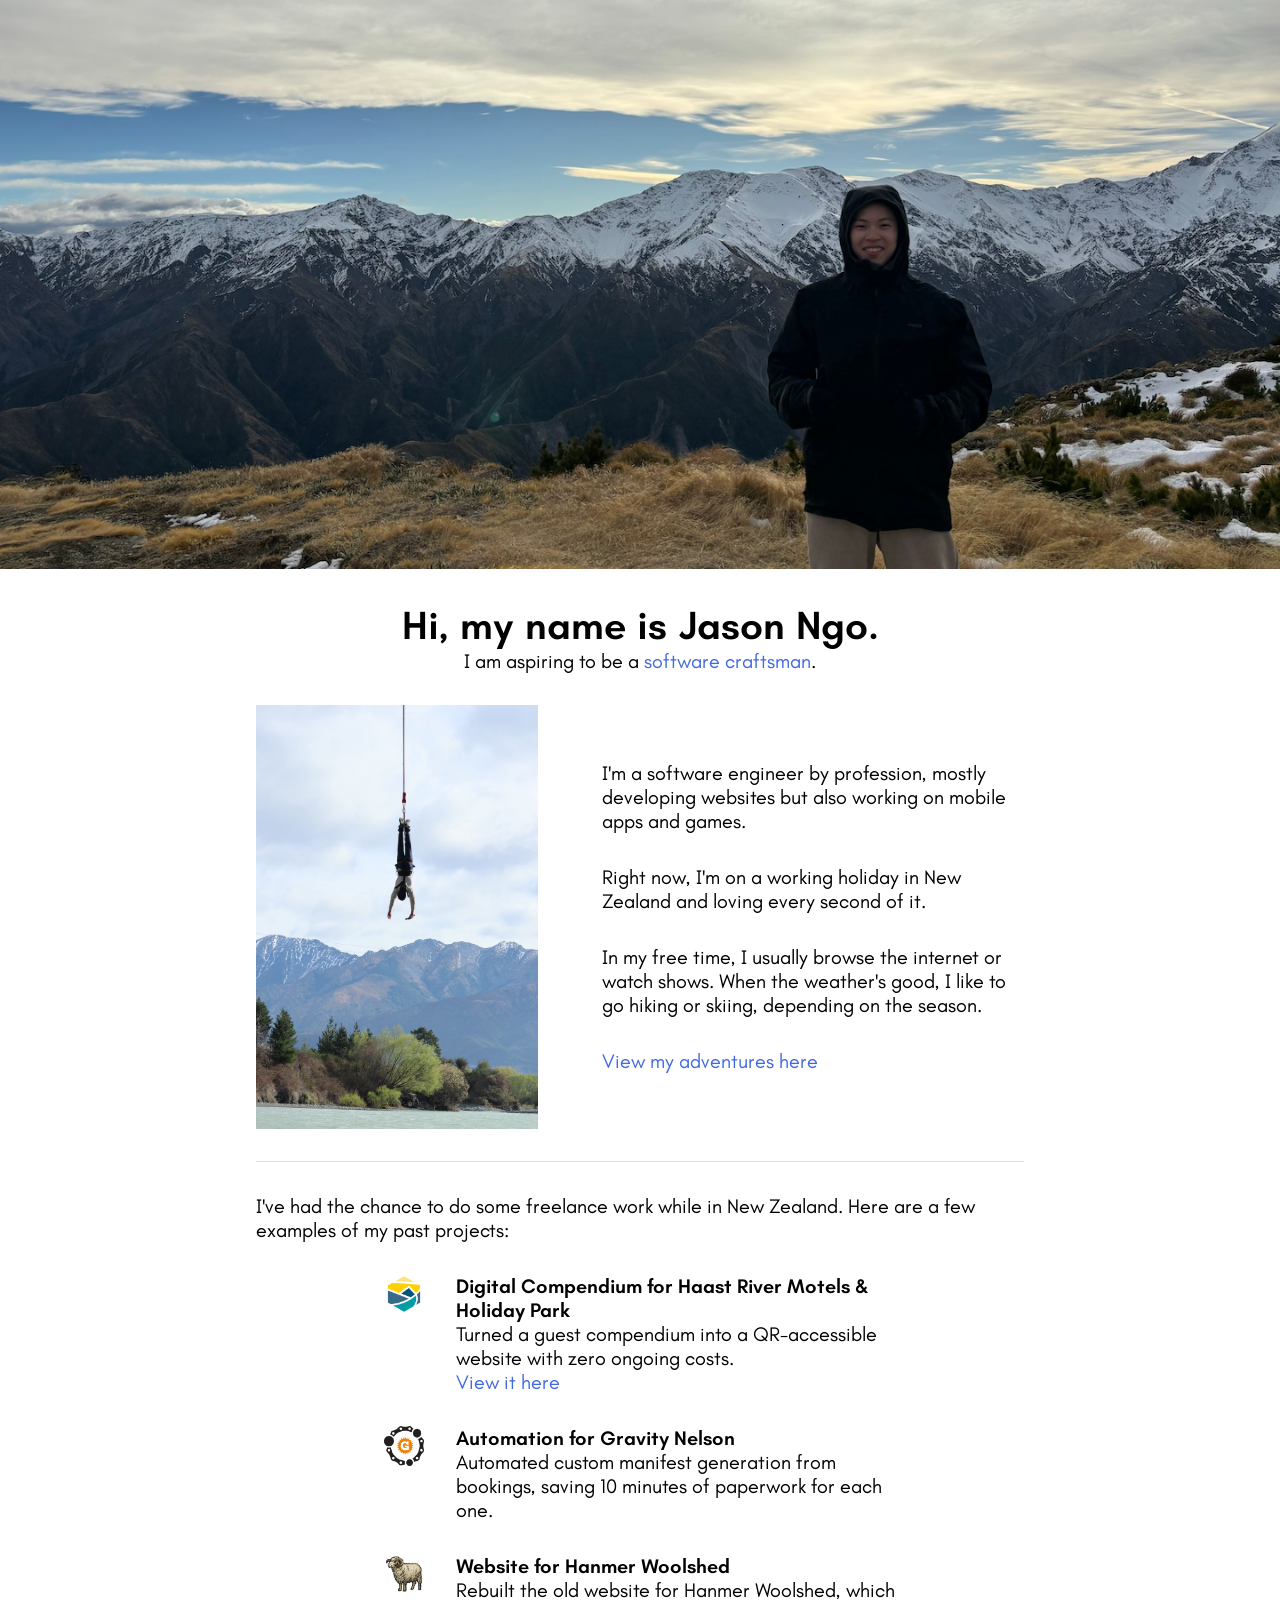
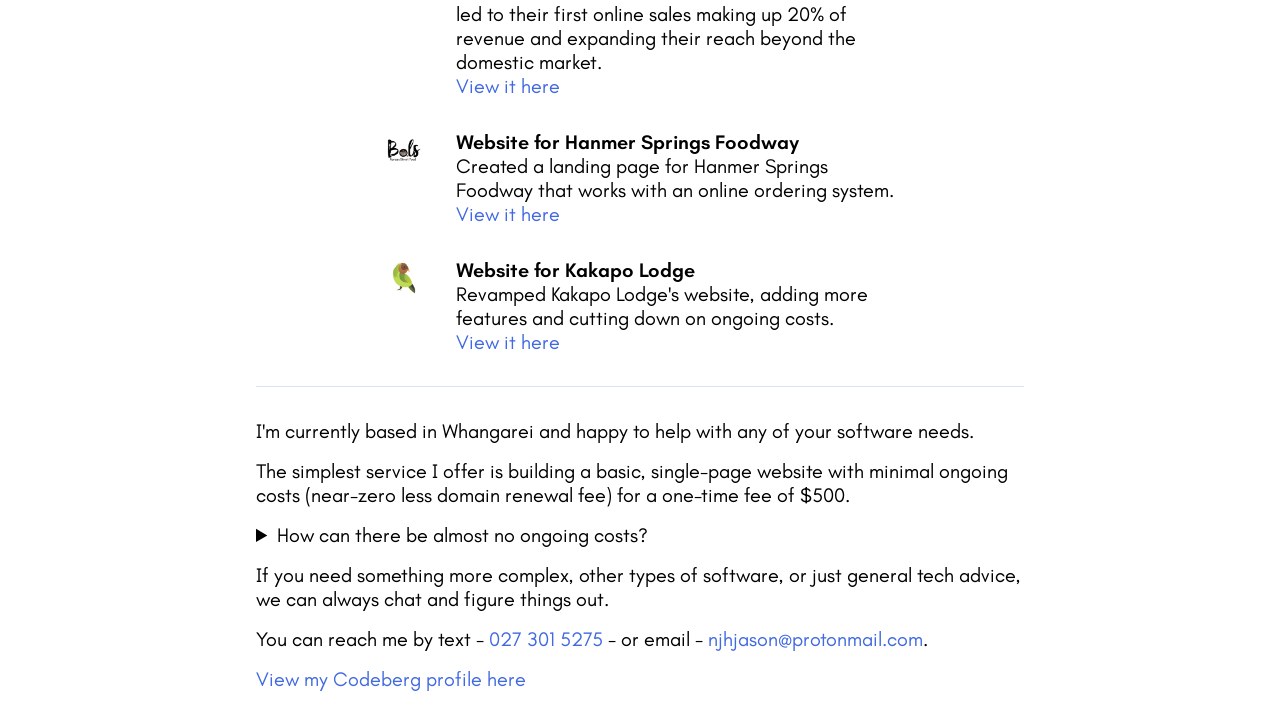
==== index.html @ 41855e59 "Use section tag for sections" ====
<!DOCTYPE html>

<html>
  <meta charset="utf-8" />
  <meta name="viewport" content="width=device-width, initial-scale=1.0" />
  <head>
    <title>Jason Ngo</title>
    <link rel="icon" href="./favicon.ico" />
    <link rel="stylesheet" type="text/css" href="./styles.css" />
  </head>

  <body>
    <div id="banner">
      <img
        class="desktop-image banner-image"
        src="./images/banner_desktop.avif"
        alt="Mount Fyffe Summit, Kaikoura"
      />

      <img
        class="mobile-image banner-image"
        src="./images/banner_mobile.avif"
        alt="Mount Fyffe Summit, Kaikoura"
      />
    </div>

    <main id="content">
      <hgroup id="introduction">
        <h1 id="greeting">Hi, my name is Jason Ngo.</h1>
        <p id="tagline">
          I am aspiring to be a
          <a target="_blank" href="https://manifesto.softwarecraftsmanship.org/"
            >software craftsman</a
          >.
        </p>
      </hgroup>

      <section id="overview-section">
        <div class="overview-image">
          <img
            loading="lazy"
            class="desktop-image"
            src="./images/overview_desktop.avif"
            alt="bungee jump, Hanmer Springs"
          />

          <img
            loading="lazy"
            class="mobile-image"
            src="./images/overview_mobile.avif"
            alt="bungee jump, Hanmer Springs"
          />
        </div>

        <div id="overview-text">
          <p>
            I'm a software engineer by profession, mostly developing websites
            but also working on mobile apps and games.
          </p>

          <p>
            Right now, I'm on a working holiday in New Zealand and loving every
            second of it.
          </p>

          <p>
            In my free time, I usually browse the internet or watch shows. When
            the weather's good, I like to go hiking or skiing, depending on the
            season.
          </p>

          <p>
            <a target="_blank" href="https://nz.njhjason.com/">
              View my adventures here
            </a>
          </p>
        </div>
      </section>

      <div class="divider"></div>

      <section id="projects-section">
        <p>
          I've had the chance to do some freelance work while in New Zealand.
          Here are a few examples of my past projects:
        </p>

        <div id="projects">
          <div class="project">
            <img
              loading="lazy"
              class="project-logo"
              src="./images/projects/haast_logo.png"
              alt="Haast River Motels & Holiday Park logo"
            />
            <div>
              <h4>Digital Compendium for Haast River Motels & Holiday Park</h4>
              <p>
                Turned a guest compendium into a QR-accessible website with zero
                ongoing costs.
              </p>
              <a
                target="_blank"
                href="https://haastrivermotels.github.io/compendium/"
              >
                View it here
              </a>
            </div>
          </div>

          <div class="project">
            <img
              loading="lazy"
              class="project-logo"
              src="./images/projects/gravity_nelson_logo.png"
              alt="Gravity Nelson logo"
            />
            <div>
              <h4>Automation for Gravity Nelson</h4>
              <p>
                Automated custom manifest generation from bookings, saving 10
                minutes of paperwork for each one.
              </p>
            </div>
          </div>

          <div class="project">
            <img
              loading="lazy"
              class="project-logo"
              src="./images/projects/hanmer_woolshed_logo.png"
              alt="Hanmer Woolshed logo"
            />
            <div>
              <h4>Website for Hanmer Woolshed</h4>
              <p>
                Rebuilt the old website for Hanmer Woolshed, which led to their
                first online sales making up 20% of revenue and expanding their
                reach beyond the domestic market.
              </p>
              <a target="_blank" href="https://hanmerwoolshed.co.nz/">
                View it here
              </a>
            </div>
          </div>

          <div class="project">
            <img
              loading="lazy"
              class="project-logo"
              src="./images/projects/hanmer_springs_foodway_logo.png"
              alt="Hanmer Springs Foodway logo"
            />
            <div>
              <h4>Website for Hanmer Springs Foodway</h4>
              <p>
                Created a landing page for Hanmer Springs Foodway that works
                with an online ordering system.
              </p>
              <a target="_blank" href="https://hanmerfoodway.co.nz/">
                View it here
              </a>
            </div>
          </div>

          <div class="project">
            <img
              loading="lazy"
              class="project-logo"
              src="./images/projects/kakapo_lodge_logo.png"
              alt="Kakapo Lodge logo"
            />
            <div>
              <h4>Website for Kakapo Lodge</h4>
              <p>
                Revamped Kakapo Lodge's website, adding more features and
                cutting down on ongoing costs.
              </p>
              <a target="_blank" href="https://www.kakapolodge.co.nz/">
                View it here
              </a>
            </div>
          </div>
        </div>
      </section>

      <div class="divider"></div>

      <section id="services-section">
        <p>
          I'm currently based in Whangarei and happy to help with any of your
          software needs.
        </p>

        <p>
          The simplest service I offer is building a basic, single-page website
          with minimal ongoing costs (near-zero less domain renewal fee) for a
          one-time fee of $500.
        </p>

        <details>
          <summary>How can there be almost no ongoing costs?</summary>
          <p>
            It's possible by choosing the right platform for hosting your
            website. I can help set up the accounts you'll need so that
            afterwards, you'll be able to make changes to the site yourself.
            <i>This means you'll fully own your own website.</i>
          </p>
        </details>

        <p>
          If you need something more complex, other types of software, or just
          general tech advice, we can always chat and figure things out.
        </p>

        <address>
          You can reach me by text -
          <a href="tel:027 301 5275">027 301 5275</a> - or email -
          <a href="mailto:njhjason@protonmail.com">njhjason@protonmail.com</a>.
        </address>

        <p>
          <a target="_blank" href="https://codeberg.org/jasonngo">
            View my Codeberg profile here
          </a>
        </p>
      </section>
    </main>

    <!-- 100% privacy-first analytics -->
    <script
      async
      defer
      src="https://scripts.simpleanalyticscdn.com/latest.js"
    ></script>
    <noscript
      ><img
        src="https://queue.simpleanalyticscdn.com/noscript.gif"
        alt=""
        referrerpolicy="no-referrer-when-downgrade"
    /></noscript>
  </body>
</html>
---- styles.css ----
/* start of declaration of font family */

@font-face {
  font-family: "Teachers";
  src: url("./fonts/Teachers.ttf");
}

/* end of declaration of font family */

/* start of declaration of variables */

:root {
  --primary-color: black;
  --secondary-color: royalblue;
  --tertiary-color: darkorange;
  --shadow-color: #4169e132;
}

/* end of declaration of variables */

/* start of global styles */

body,
ul,
h1,
h2,
h3,
h4,
h5,
h6,
p {
  margin: 0;
}

body {
  font-size: 20px;
  font-family: Arial, Helvetica, sans-serif; /* fallback */
  color: var(--primary-color);
  background-color: white;

  @media (width < 768px) {
    font-size: 17px;
  }
}

a {
  color: var(--secondary-color);
  text-decoration: none;

  &:hover {
    color: var(--tertiary-color);
    text-decoration: underline;
  }
}

address {
  font-style: normal;
}

img {
  max-width: 100%;
  display: block;
}

ul {
  padding: 0;
}

h1,
h2,
h3,
h4,
h5,
h6 {
  font-weight: 600;
}

/* end of global styles */

/* start of common styles */

.desktop-image {
  @media (width < 768px) {
    display: none;
  }
}

.mobile-image {
  @media (width >= 768px) {
    display: none;
  }
}

.divider {
  border-top: 1px solid var(--shadow-color);
}

/* end of common styles */

.banner-image {
  width: 100%;
}

#content {
  font-family: Teachers;

  display: flex;
  flex-direction: column;

  @media (width >= 768px) {
    gap: 32px;
    margin: 32px 256px;
  }

  @media (width < 768px) {
    gap: 16px;
    margin: 16px 32px;
  }
}

#introduction {
  text-align: center;
}

#greeting {
  @media (width < 768px) {
    font-size: 24px;
  }
}

#overview-section {
  display: flex;

  @media (width >= 768px) {
    flex-direction: row;
    gap: 64px;
  }

  @media (width < 768px) {
    flex-direction: column;
    gap: 16px;
  }
}

#overview-text {
  display: flex;
  flex-direction: column;
  justify-content: center;

  @media (width >= 768px) {
    gap: 32px;
  }

  @media (width < 768px) {
    gap: 16px;
  }
}

/* start of projects styles */

#projects-section {
  display: flex;
  flex-direction: column;

  @media (width >= 768px) {
    gap: 32px;
  }

  @media (width < 768px) {
    gap: 16px;
  }
}

#projects {
  display: flex;
  flex-direction: column;

  @media (width >= 768px) {
    gap: 32px;
    margin: 0px 128px;
  }

  @media (width < 768px) {
    gap: 16px;
    margin: 0px;
  }
}

.project {
  display: flex;

  @media (width >= 768px) {
    gap: 32px;
  }

  @media (width < 768px) {
    gap: 16px;
  }
}

.project-logo {
  @media (width >= 768px) {
    width: 40px;
    height: 40px;
  }

  @media (width < 768px) {
    width: 64px;
    height: 64px;
  }
}

/* end of projects styles */

#services-section {
  display: flex;
  flex-direction: column;
  gap: 16px;
}
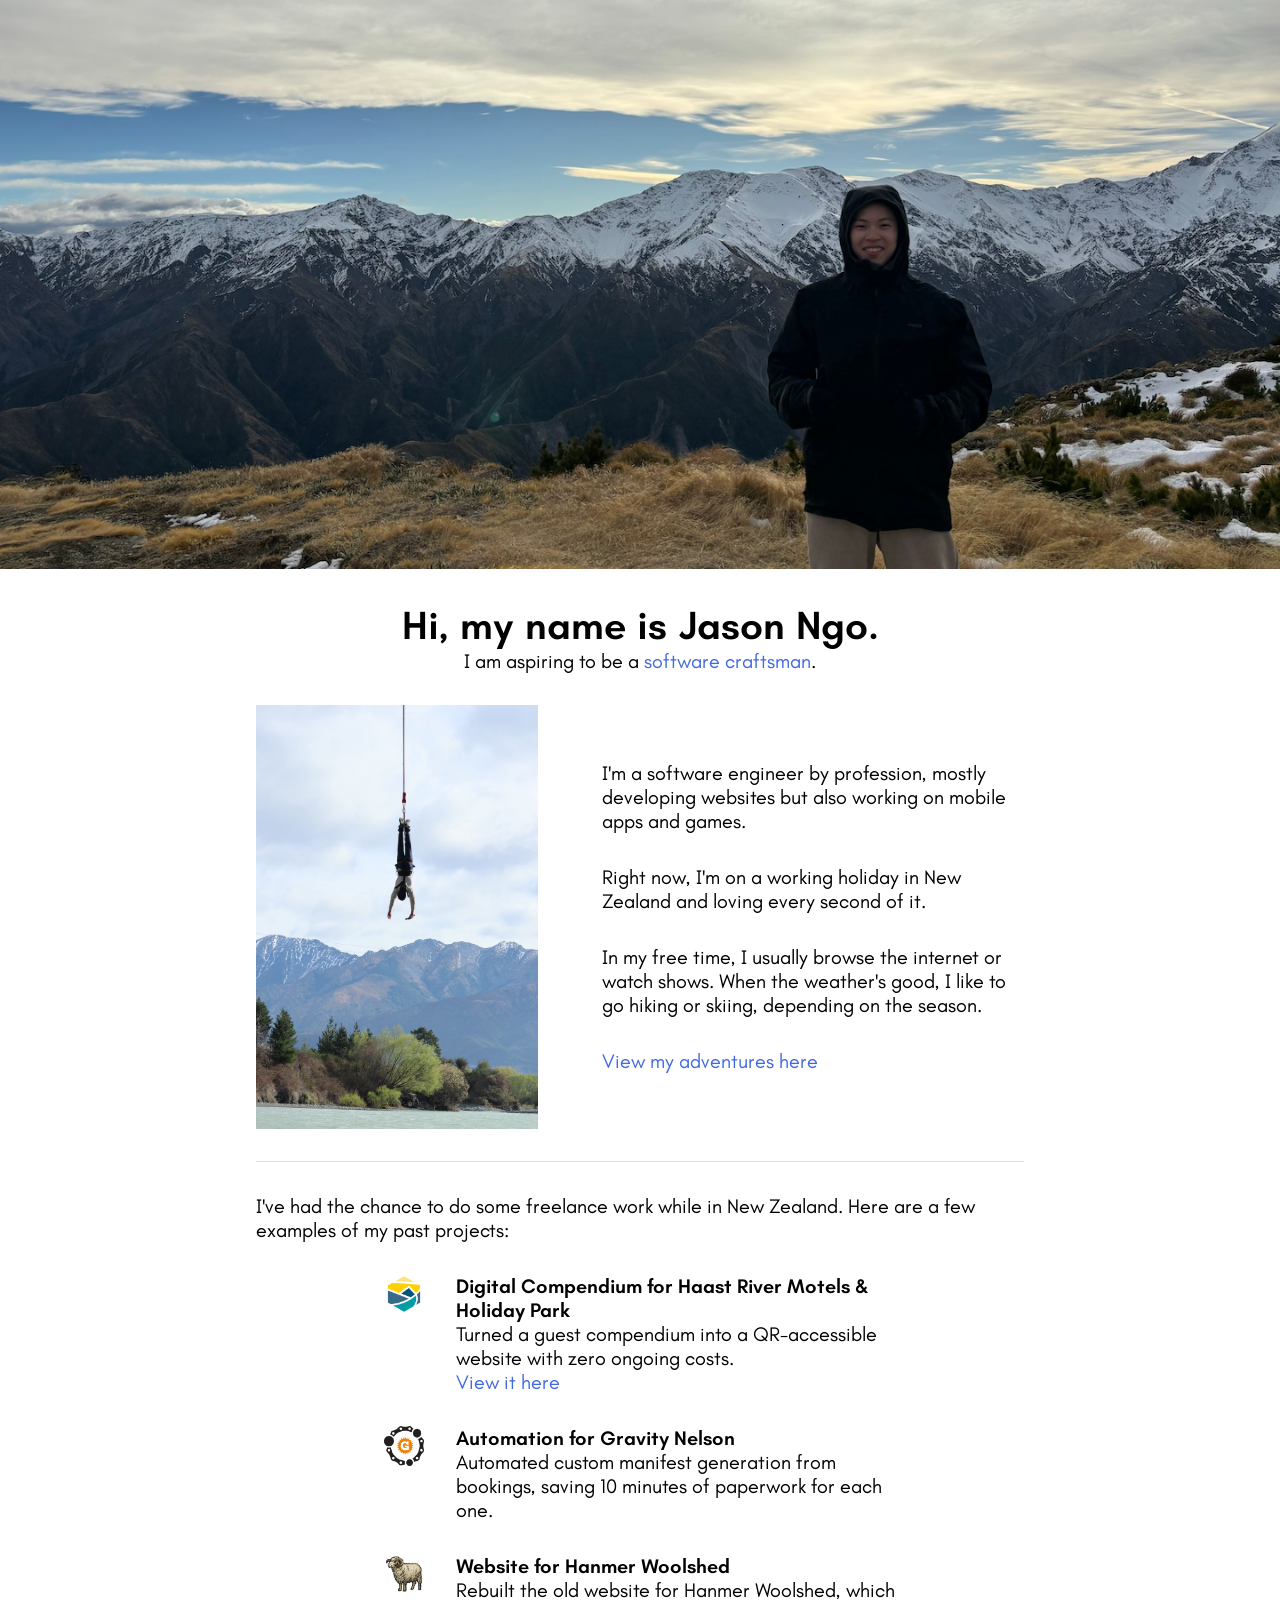
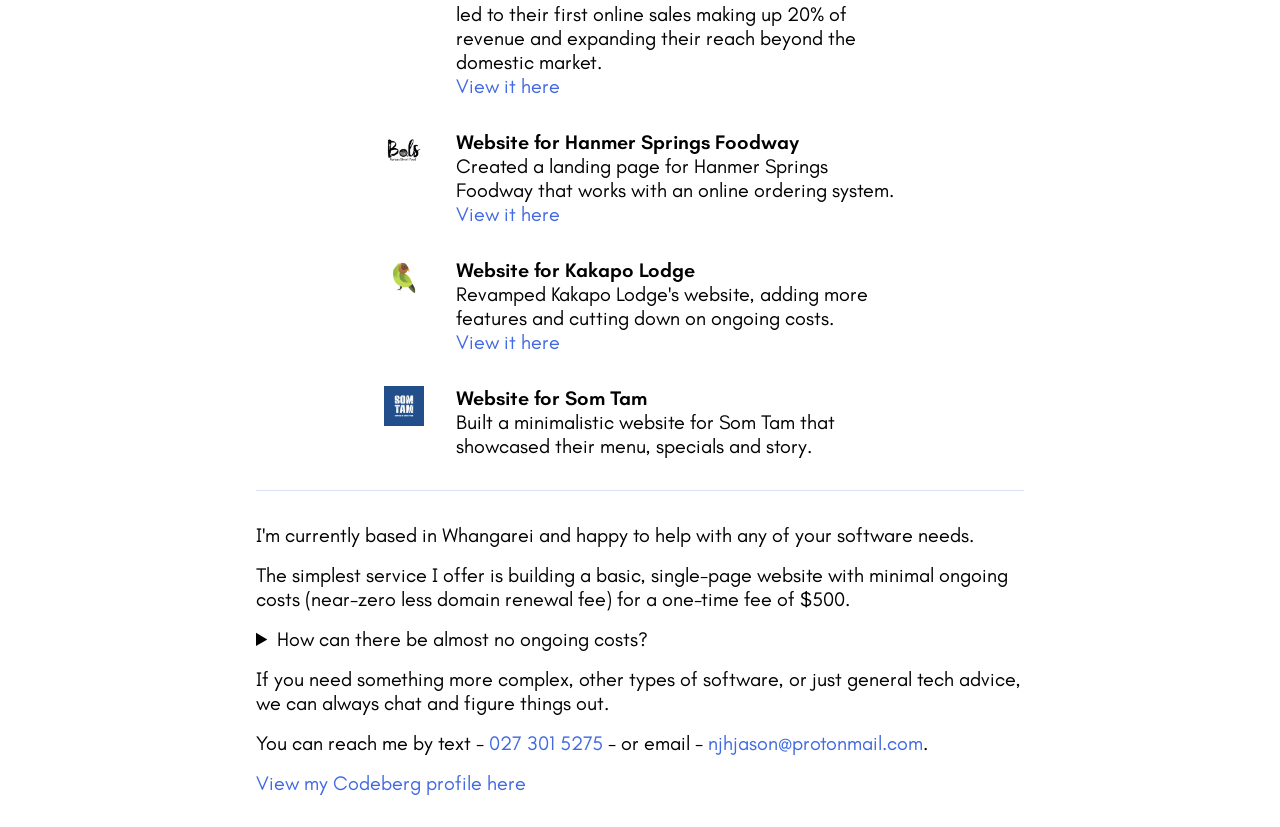
==== commit 6b9ddaa0: "Add Som Tam" ====
--- a/index.html
+++ b/index.html
@@ -179,6 +179,24 @@
               <a target="_blank" href="https://www.kakapolodge.co.nz/">
                 View it here
               </a>
+            </div>
+          </div>
+
+          <div class="project">
+            <img
+              loading="lazy"
+              class="project-logo"
+              src="./images/projects/som_tam_logo.png"
+              alt="Som Tam logo"
+            />
+            <div>
+              <h4>Website for Som Tam</h4>
+              <p>
+                Built a minimalistic website for Som Tam that showcased their menu, specials and story.
+              </p>
+              <!-- <a target="_blank" href="">
+                View it here
+              </a> -->
             </div>
           </div>
         </div>
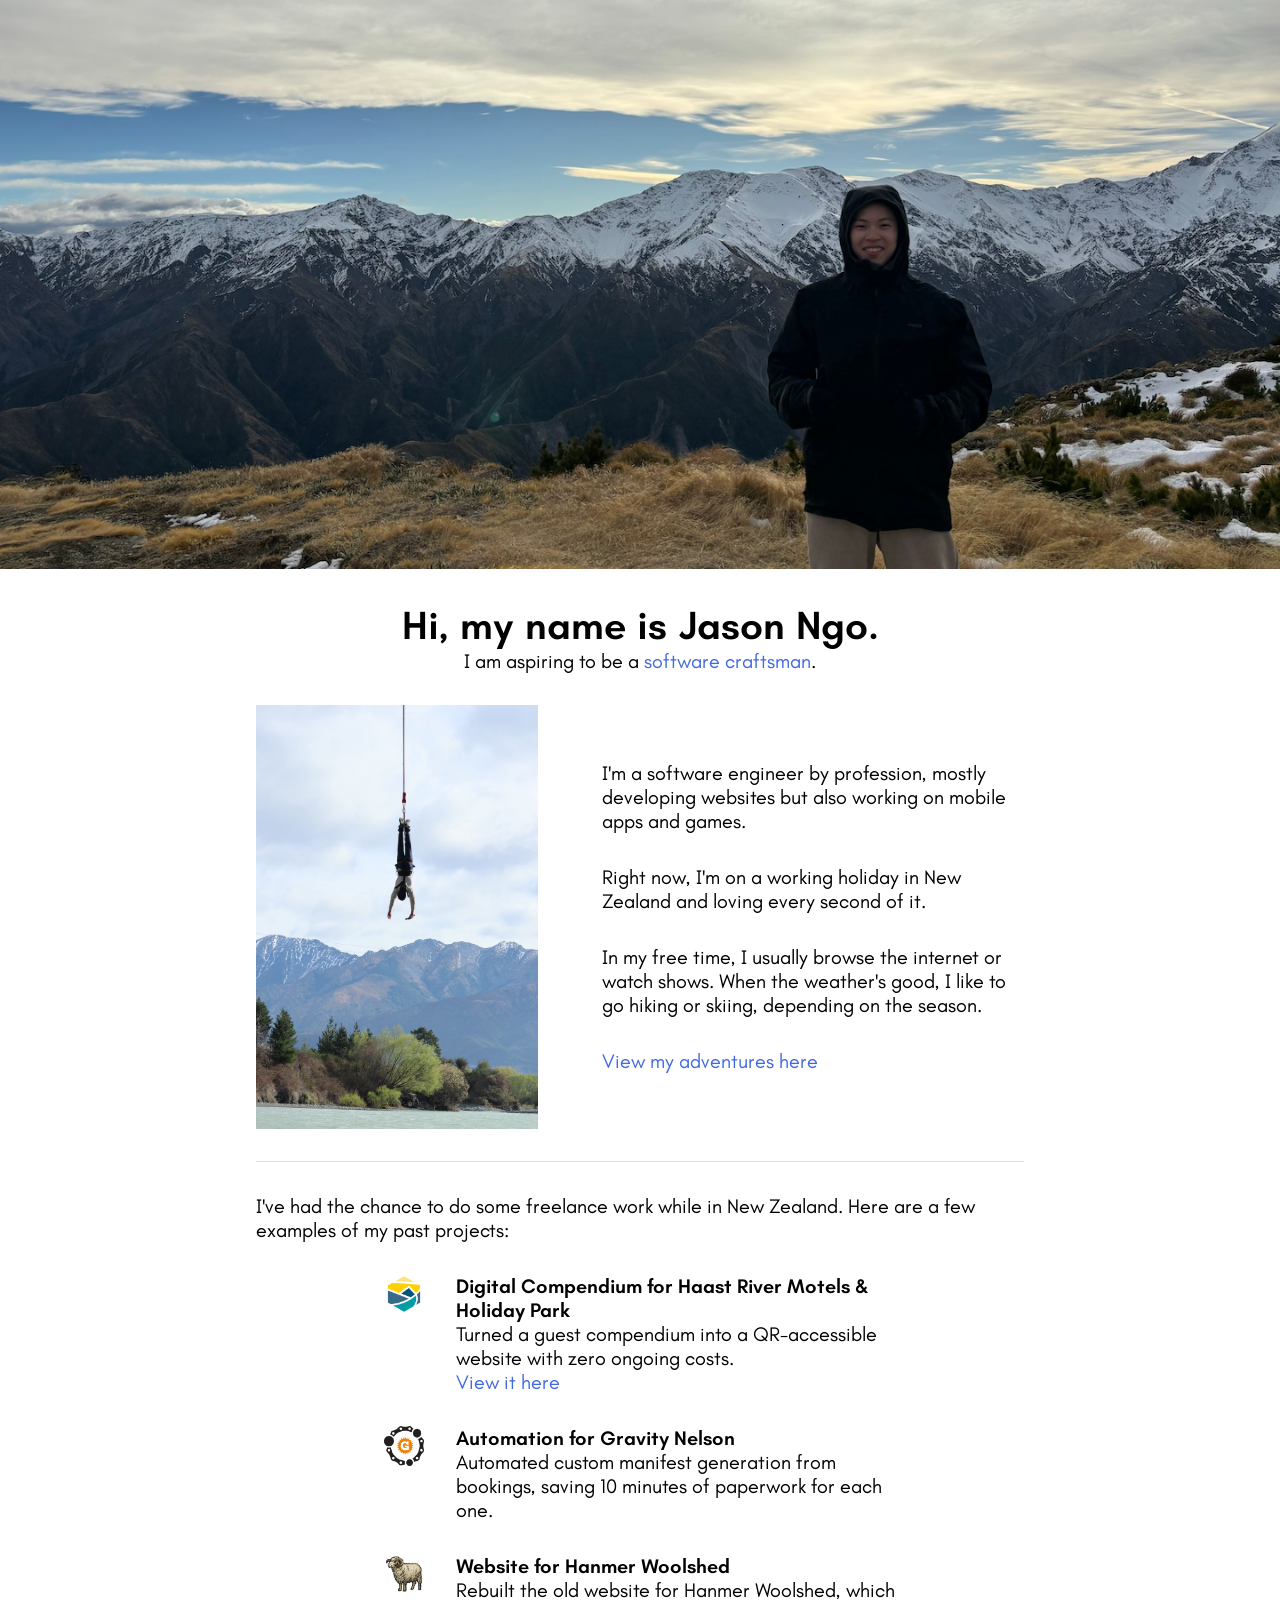
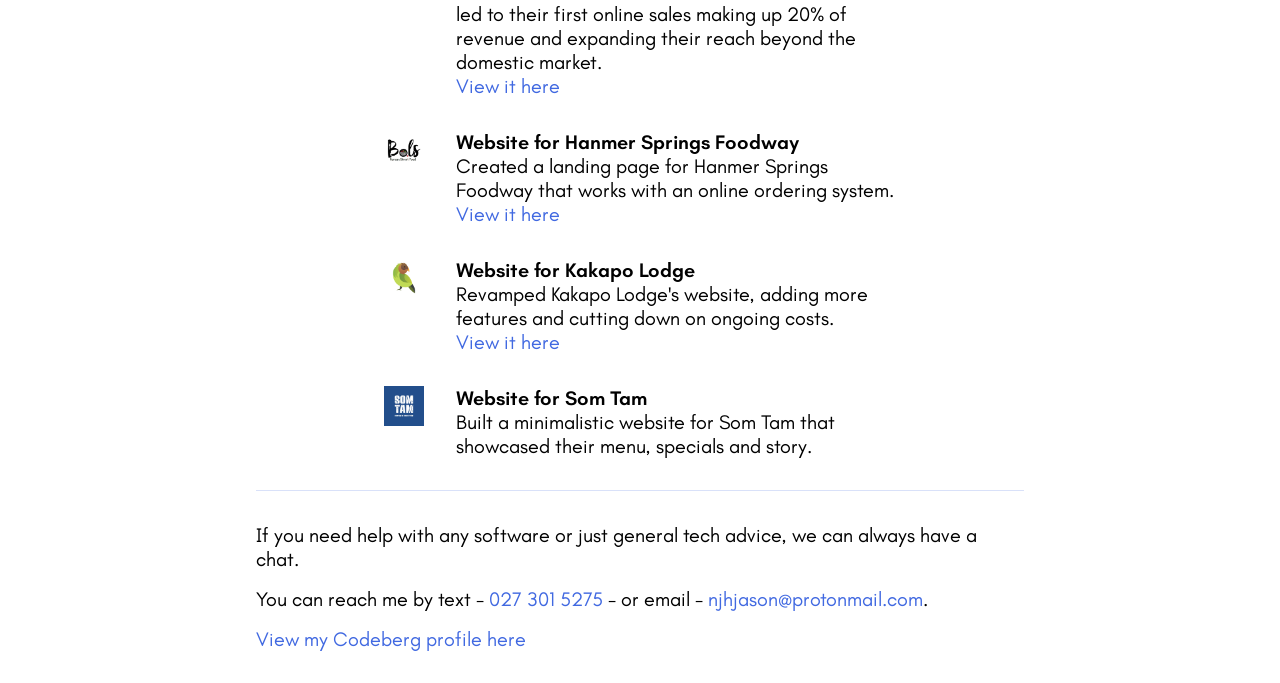
==== commit 27f360ba: "Update services" ====
--- a/index.html
+++ b/index.html
@@ -206,29 +206,8 @@
 
       <section id="services-section">
         <p>
-          I'm currently based in Whangarei and happy to help with any of your
-          software needs.
-        </p>
-
-        <p>
-          The simplest service I offer is building a basic, single-page website
-          with minimal ongoing costs (near-zero less domain renewal fee) for a
-          one-time fee of $500.
-        </p>
-
-        <details>
-          <summary>How can there be almost no ongoing costs?</summary>
-          <p>
-            It's possible by choosing the right platform for hosting your
-            website. I can help set up the accounts you'll need so that
-            afterwards, you'll be able to make changes to the site yourself.
-            <i>This means you'll fully own your own website.</i>
-          </p>
-        </details>
-
-        <p>
-          If you need something more complex, other types of software, or just
-          general tech advice, we can always chat and figure things out.
+          If you need help with any software or just general tech advice, we can
+          always have a chat.
         </p>
 
         <address>
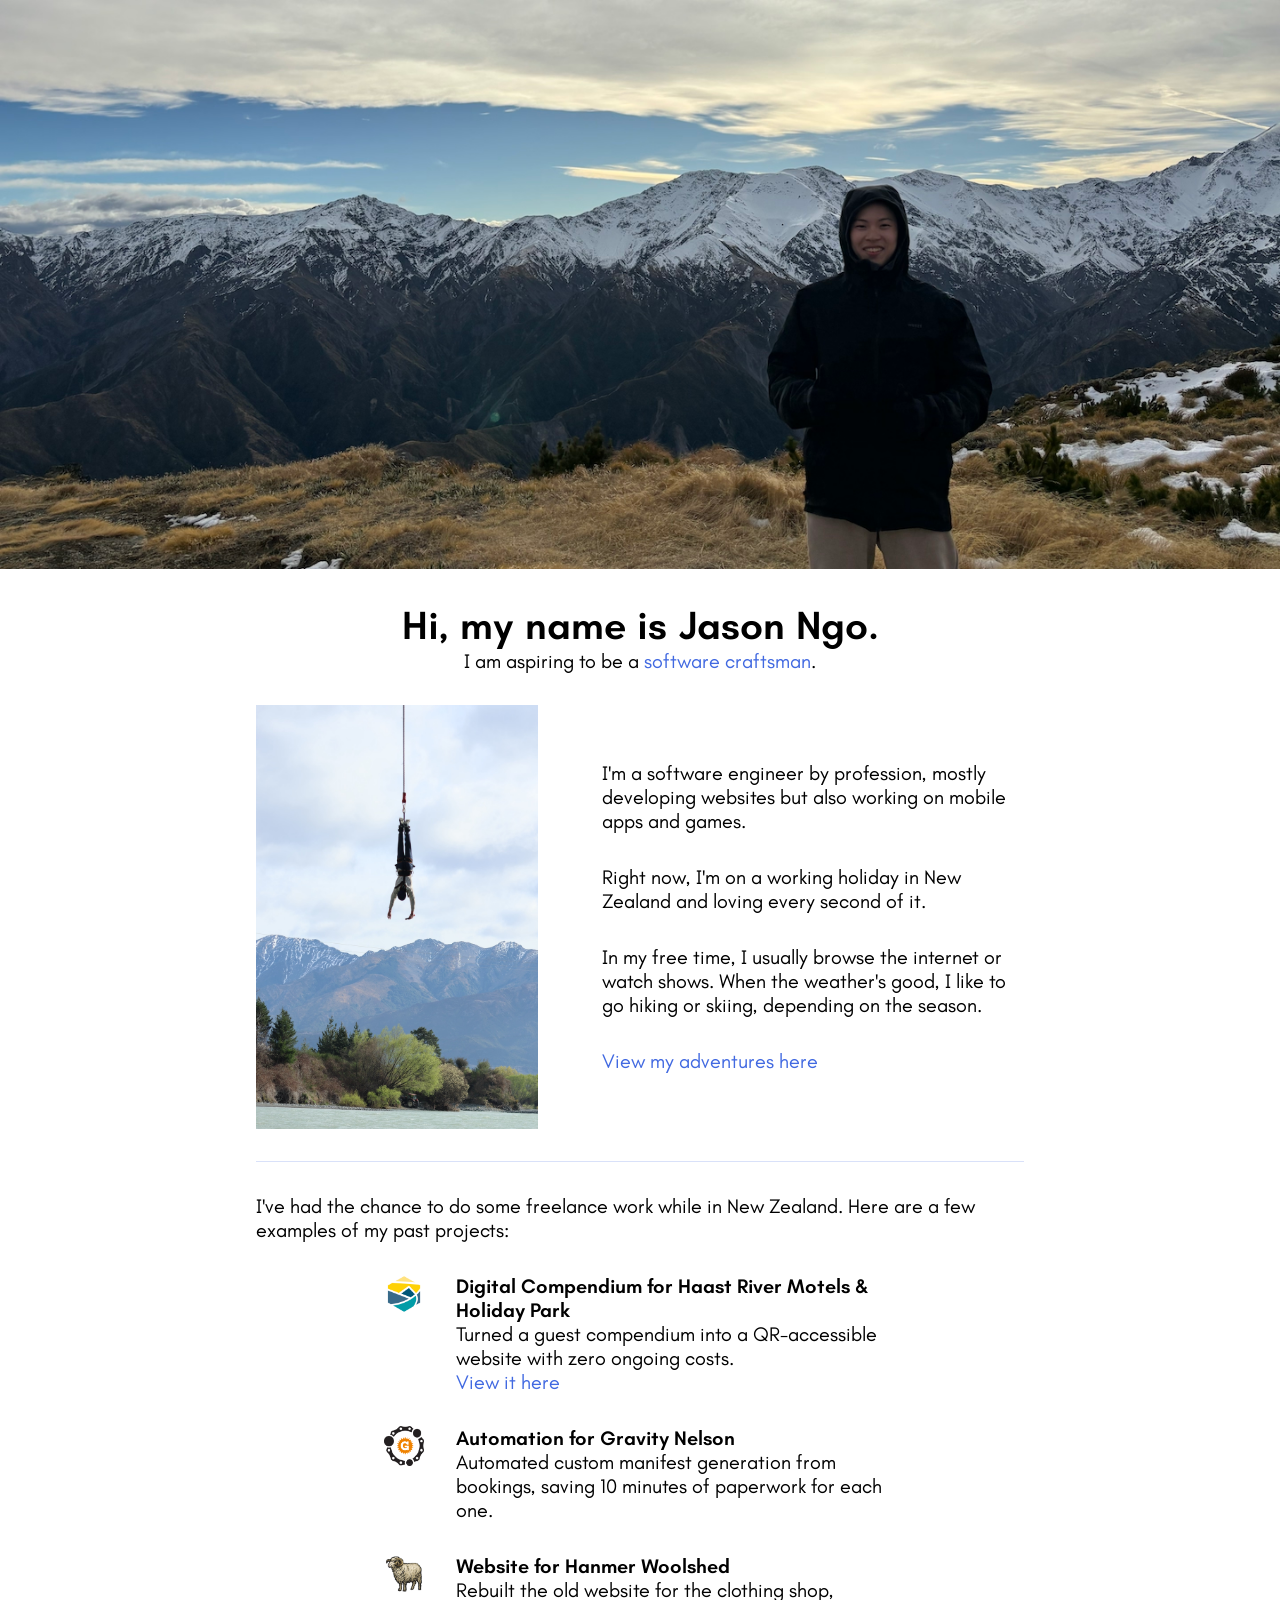
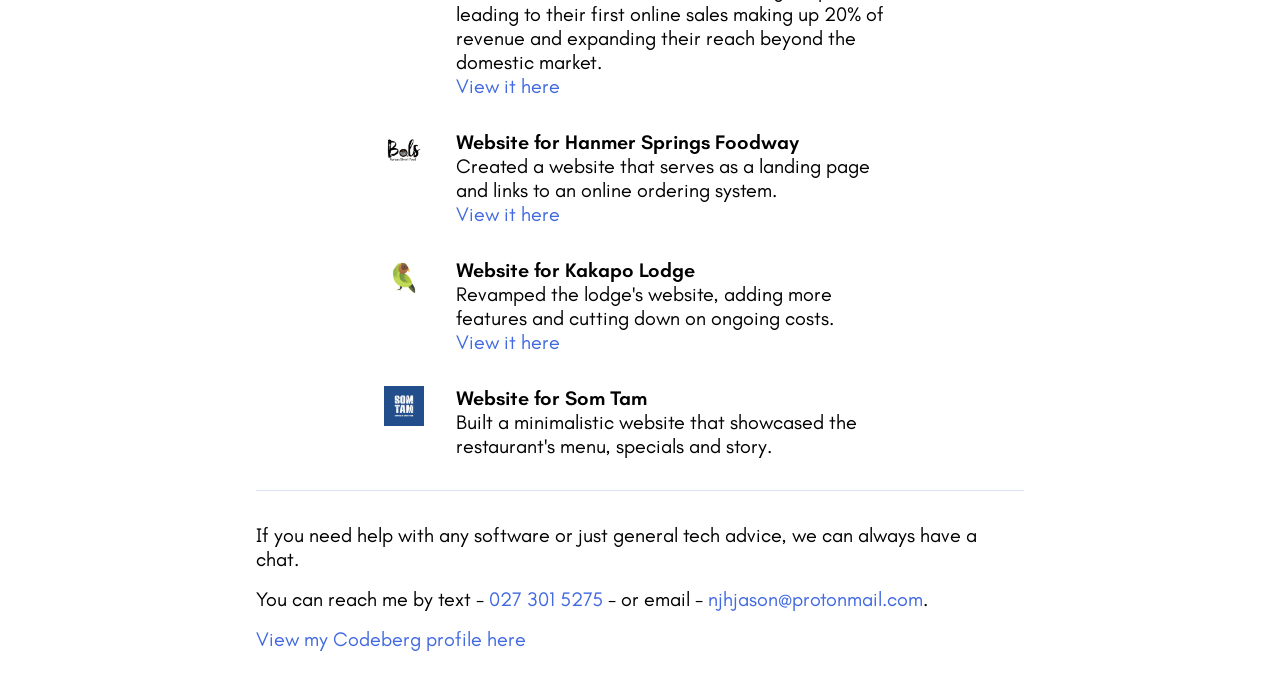
==== commit e5b1a376: "Improve wording for projects" ====
--- a/index.html
+++ b/index.html
@@ -134,7 +134,7 @@
             <div>
               <h4>Website for Hanmer Woolshed</h4>
               <p>
-                Rebuilt the old website for Hanmer Woolshed, which led to their
+                Rebuilt the old website for the clothing shop, leading to their
                 first online sales making up 20% of revenue and expanding their
                 reach beyond the domestic market.
               </p>
@@ -154,8 +154,8 @@
             <div>
               <h4>Website for Hanmer Springs Foodway</h4>
               <p>
-                Created a landing page for Hanmer Springs Foodway that works
-                with an online ordering system.
+                Created a website that serves as a landing page and links to an
+                online ordering system.
               </p>
               <a target="_blank" href="https://hanmerfoodway.co.nz/">
                 View it here
@@ -173,8 +173,8 @@
             <div>
               <h4>Website for Kakapo Lodge</h4>
               <p>
-                Revamped Kakapo Lodge's website, adding more features and
-                cutting down on ongoing costs.
+                Revamped the lodge's website, adding more features and cutting
+                down on ongoing costs.
               </p>
               <a target="_blank" href="https://www.kakapolodge.co.nz/">
                 View it here
@@ -192,7 +192,8 @@
             <div>
               <h4>Website for Som Tam</h4>
               <p>
-                Built a minimalistic website for Som Tam that showcased their menu, specials and story.
+                Built a minimalistic website that showcased the restaurant's
+                menu, specials and story.
               </p>
               <!-- <a target="_blank" href="">
                 View it here
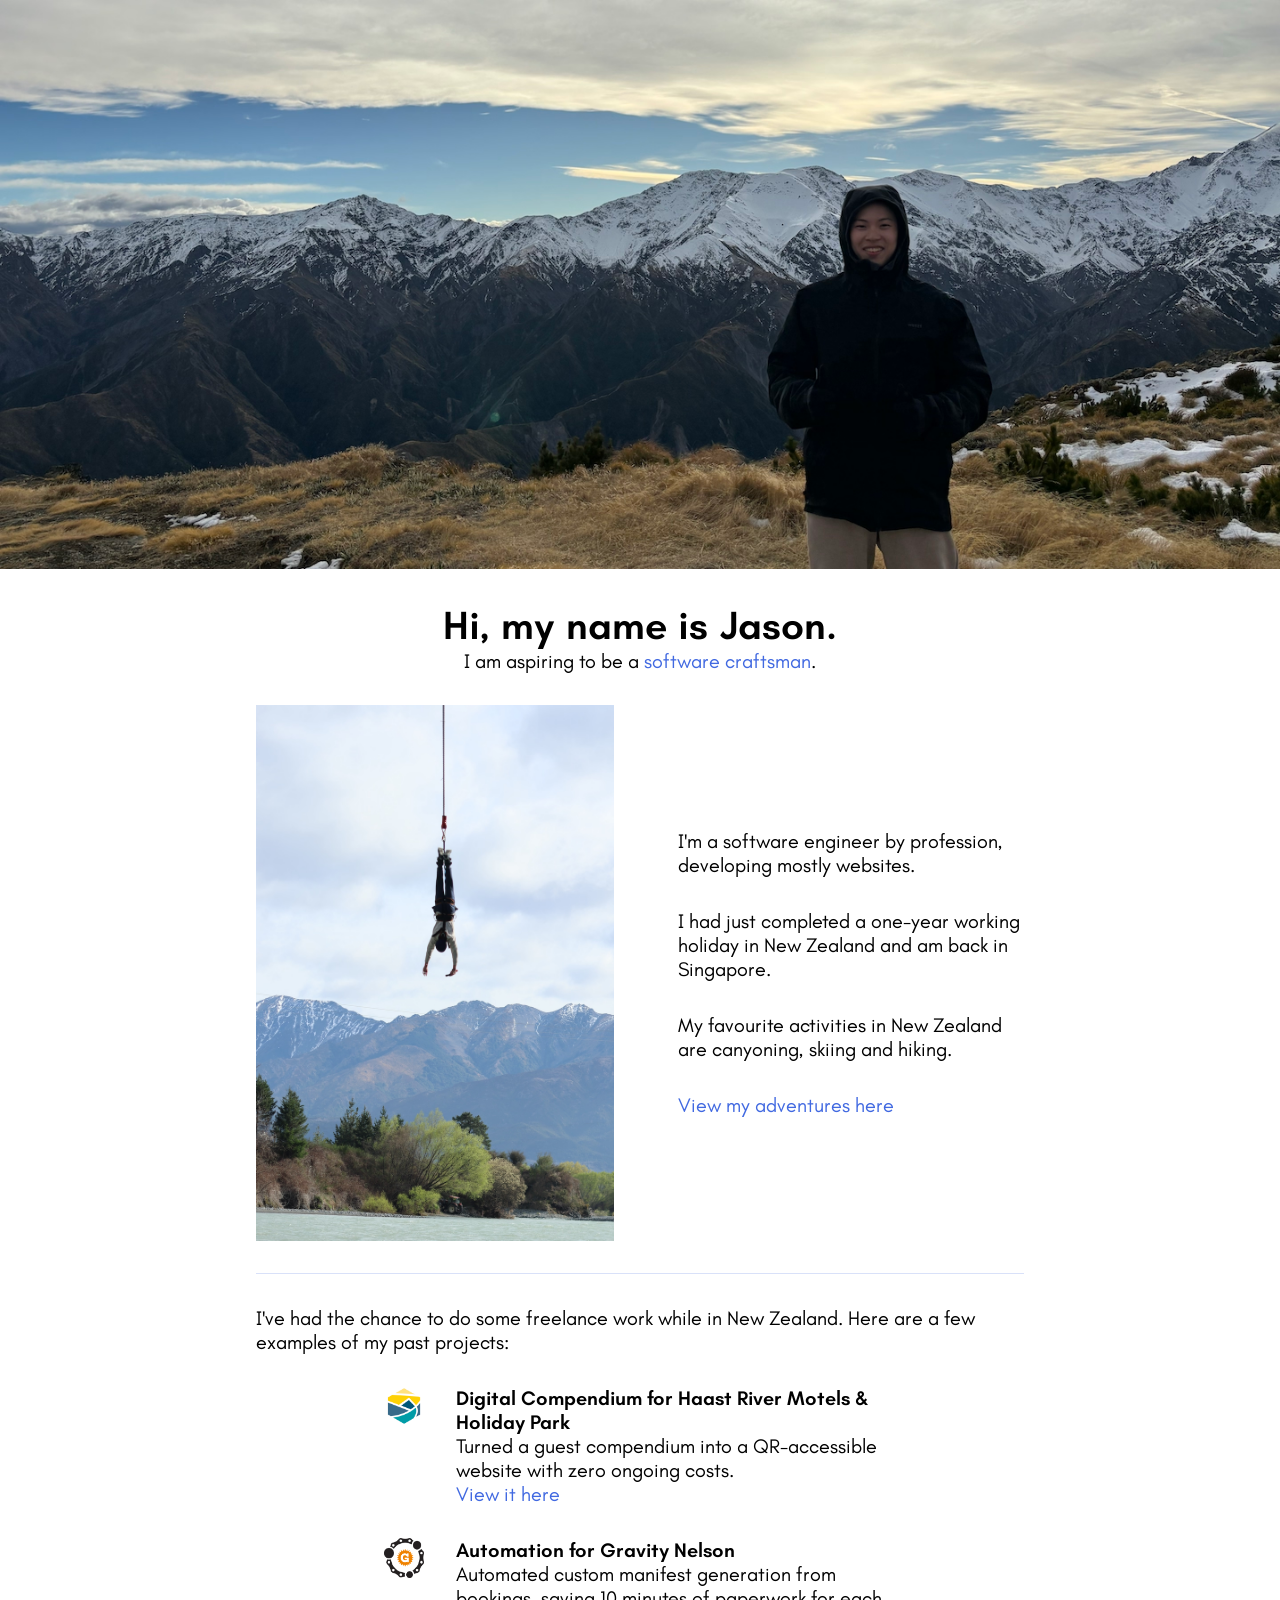
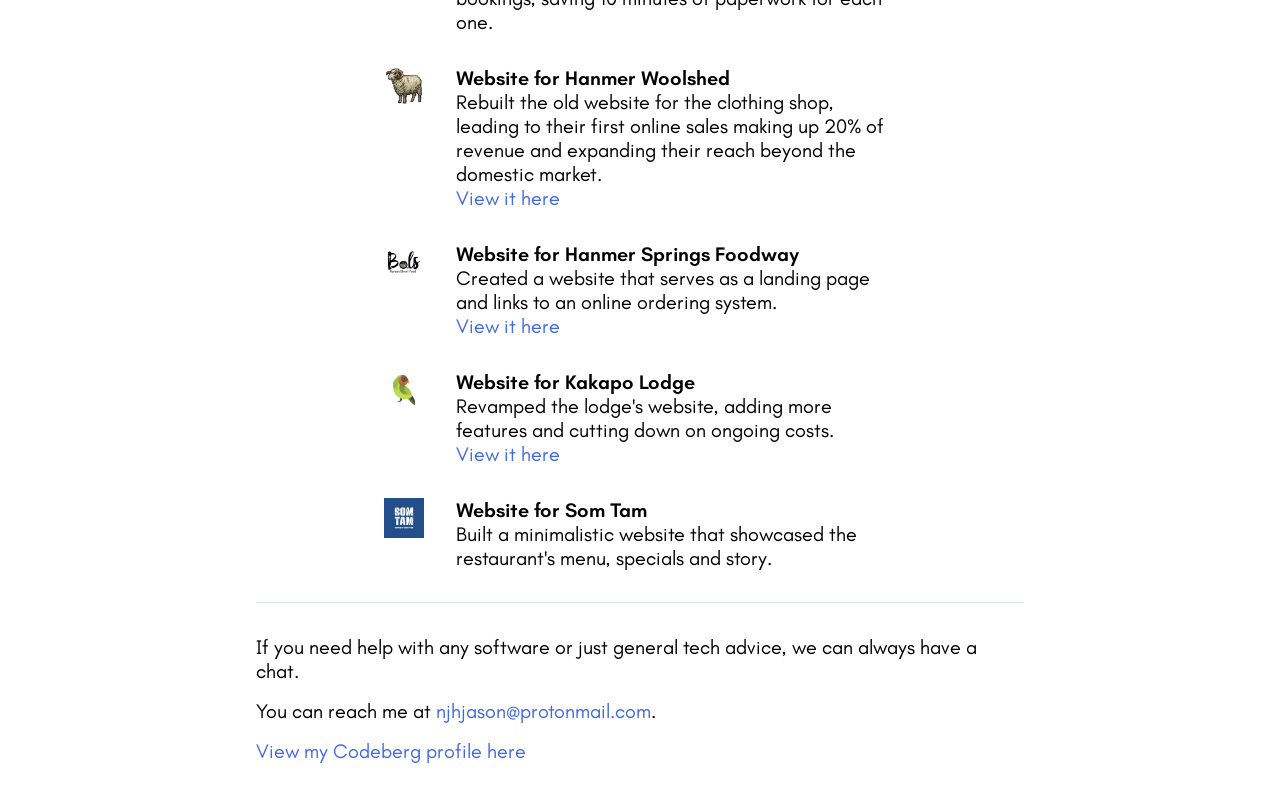
==== commit 66e421ce: "Update overview with Singapore" ====
--- a/index.html
+++ b/index.html
@@ -26,7 +26,7 @@
 
     <main id="content">
       <hgroup id="introduction">
-        <h1 id="greeting">Hi, my name is Jason Ngo.</h1>
+        <h1 id="greeting">Hi, my name is Jason.</h1>
         <p id="tagline">
           I am aspiring to be a
           <a target="_blank" href="https://manifesto.softwarecraftsmanship.org/"
@@ -54,19 +54,15 @@
 
         <div id="overview-text">
           <p>
-            I'm a software engineer by profession, mostly developing websites
-            but also working on mobile apps and games.
-          </p>
-
-          <p>
-            Right now, I'm on a working holiday in New Zealand and loving every
-            second of it.
-          </p>
-
-          <p>
-            In my free time, I usually browse the internet or watch shows. When
-            the weather's good, I like to go hiking or skiing, depending on the
-            season.
+            I'm a software engineer by profession, developing mostly websites.
+          </p>
+
+          <p>
+            I had just completed a one-year working holiday in New Zealand and am back in Singapore.
+          </p>
+
+          <p>
+            My favourite activities in New Zealand are canyoning, skiing and hiking.
           </p>
 
           <p>
@@ -212,8 +208,7 @@
         </p>
 
         <address>
-          You can reach me by text -
-          <a href="tel:027 301 5275">027 301 5275</a> - or email -
+          You can reach me at
           <a href="mailto:njhjason@protonmail.com">njhjason@protonmail.com</a>.
         </address>
 
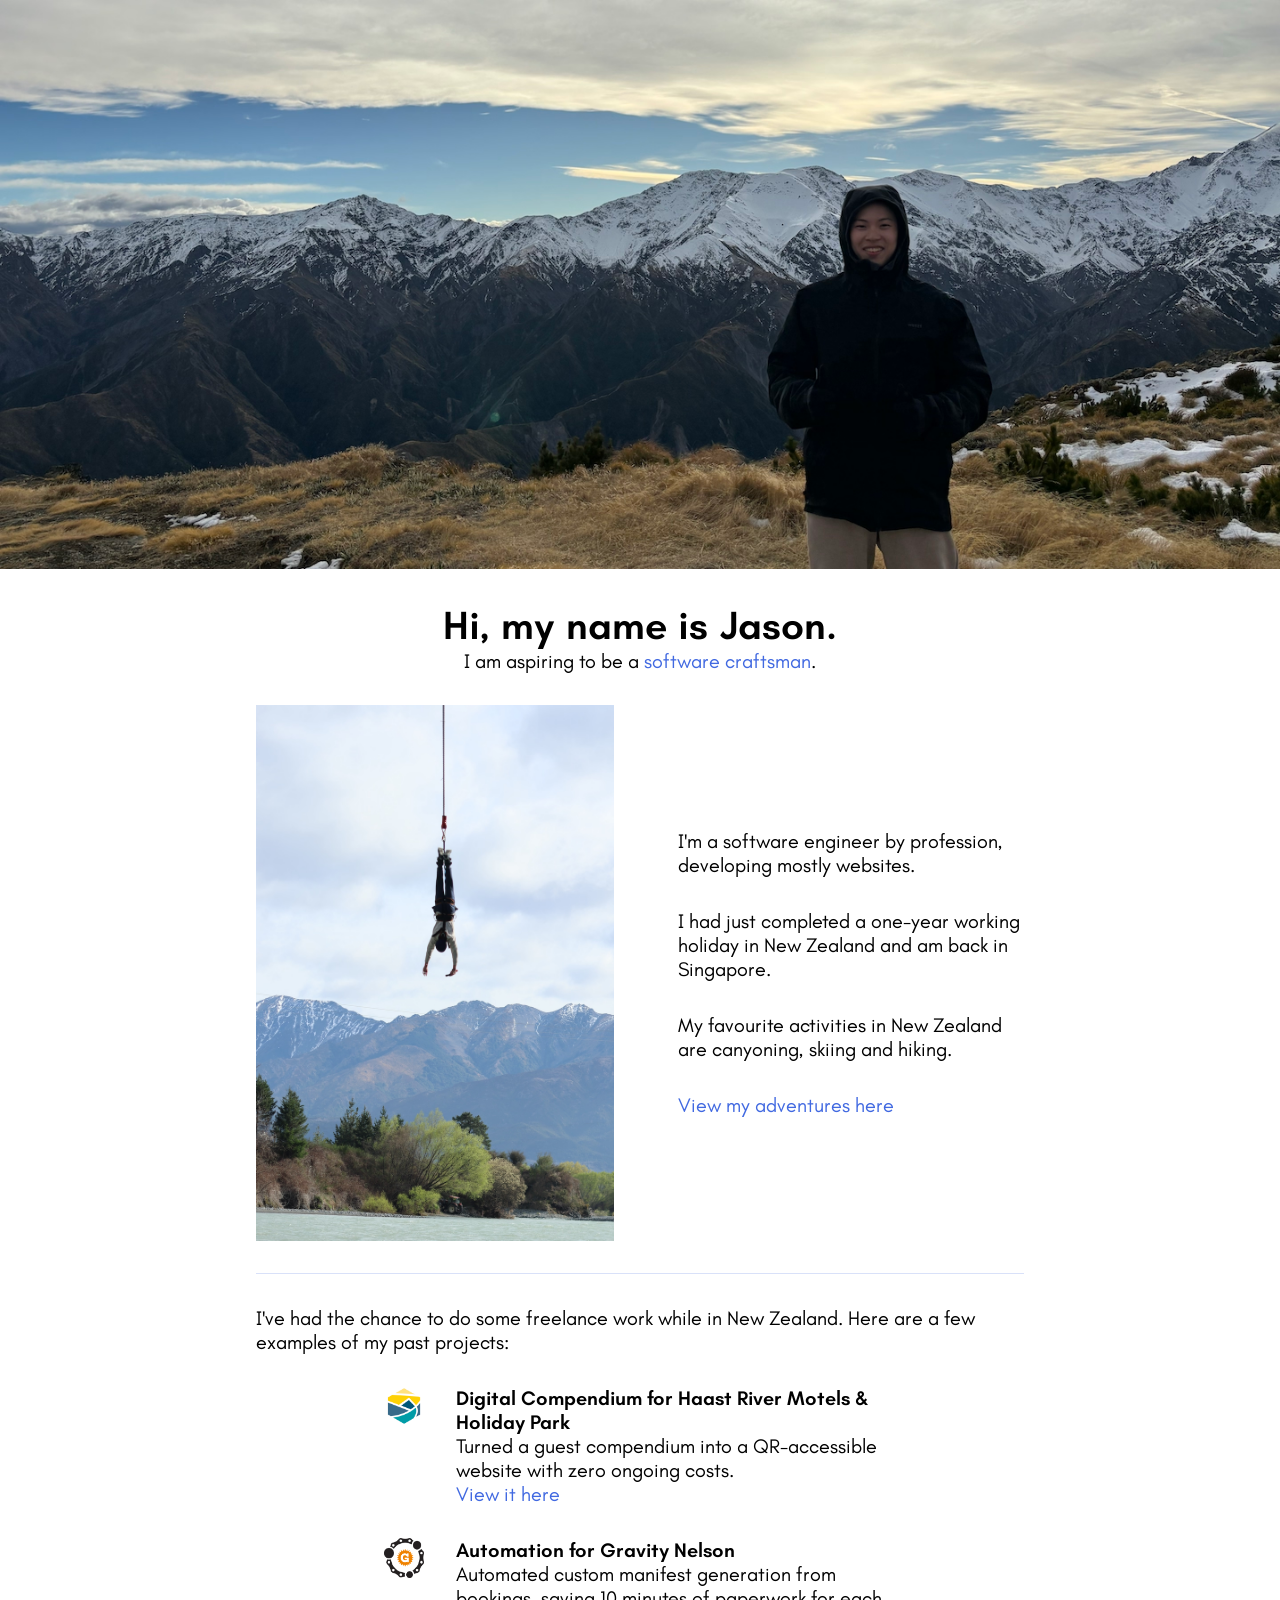
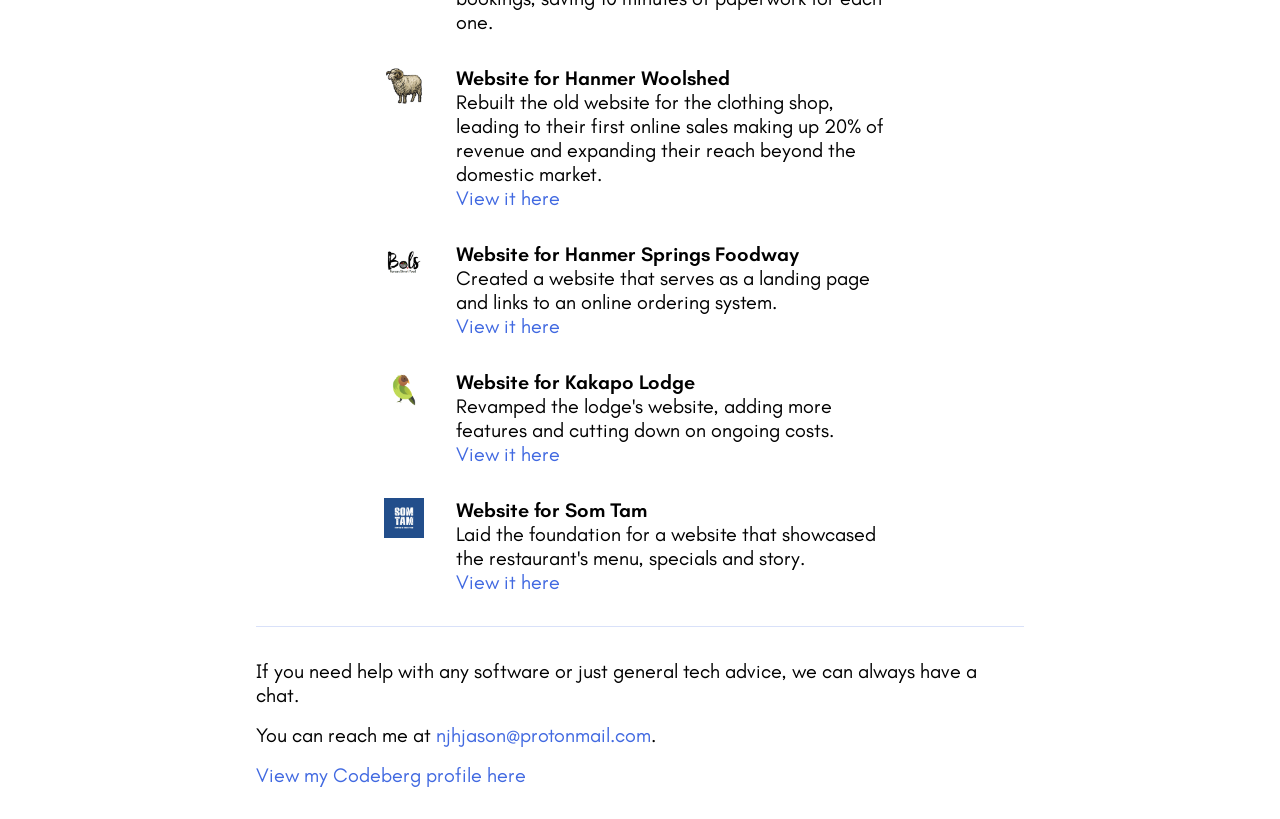
==== commit 4610fe83: "Add link to Som Tam" ====
--- a/index.html
+++ b/index.html
@@ -58,11 +58,13 @@
           </p>
 
           <p>
-            I had just completed a one-year working holiday in New Zealand and am back in Singapore.
-          </p>
-
-          <p>
-            My favourite activities in New Zealand are canyoning, skiing and hiking.
+            I had just completed a one-year working holiday in New Zealand and
+            am back in Singapore.
+          </p>
+
+          <p>
+            My favourite activities in New Zealand are canyoning, skiing and
+            hiking.
           </p>
 
           <p>
@@ -188,12 +190,12 @@
             <div>
               <h4>Website for Som Tam</h4>
               <p>
-                Built a minimalistic website that showcased the restaurant's
-                menu, specials and story.
-              </p>
-              <!-- <a target="_blank" href="">
-                View it here
-              </a> -->
+                Laid the foundation for a website that showcased the
+                restaurant's menu, specials and story.
+              </p>
+              <a target="_blank" href="https://somtam.nz/">
+                View it here
+              </a>
             </div>
           </div>
         </div>
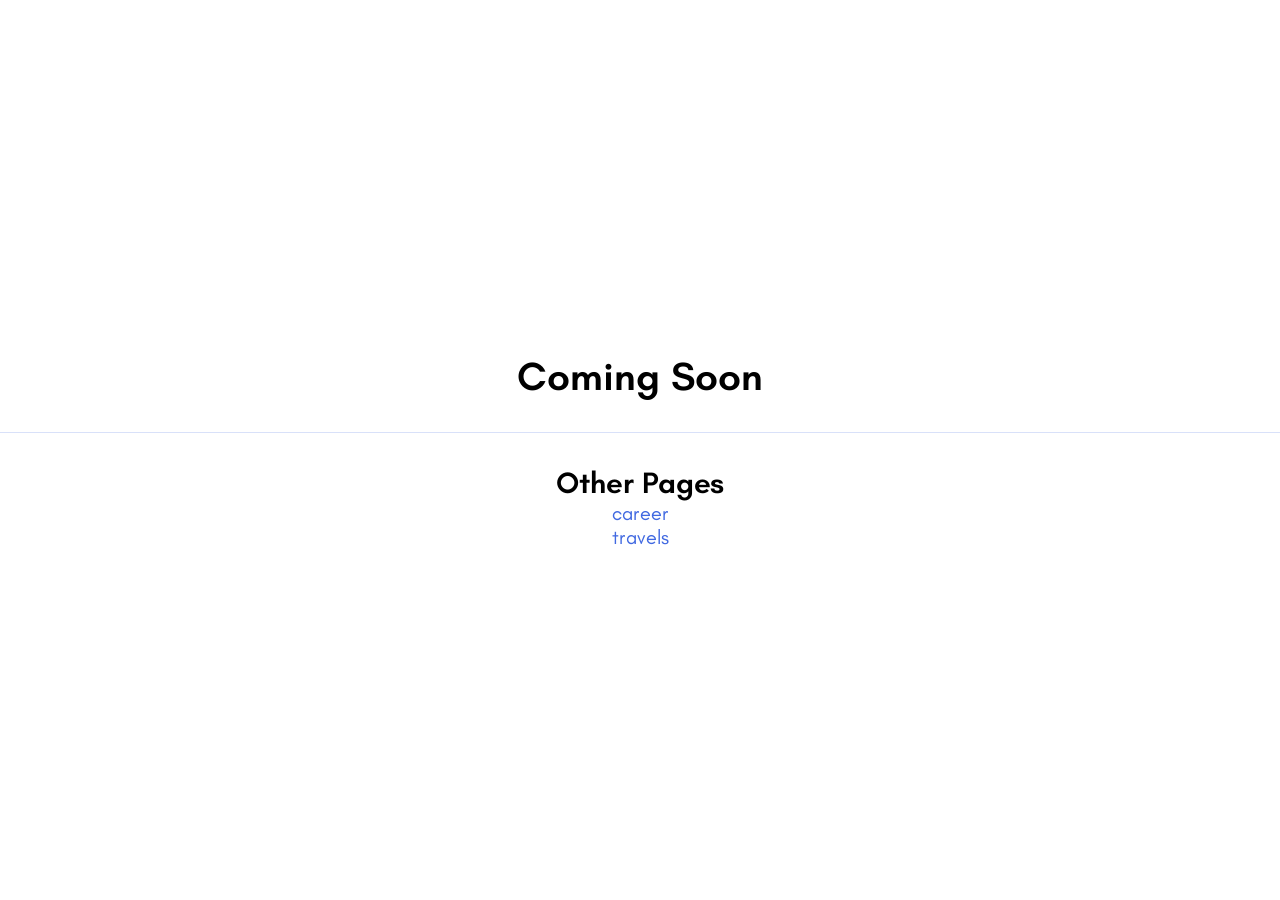
==== commit 04374de6: "Remove existing content" ====
--- a/index.html
+++ b/index.html
@@ -1,4 +1,4 @@
-<!DOCTYPE html>
+<!doctype html>
 
 <html>
   <meta charset="utf-8" />
@@ -6,233 +6,26 @@
   <head>
     <title>Jason Ngo</title>
     <link rel="icon" href="./favicon.ico" />
-    <link rel="stylesheet" type="text/css" href="./styles.css" />
+    <link rel="stylesheet" type="text/css" href="./base.css" />
+    <link rel="stylesheet" type="text/css" href="./index.css" />
   </head>
 
   <body>
-    <div id="banner">
-      <img
-        class="desktop-image banner-image"
-        src="./images/banner_desktop.avif"
-        alt="Mount Fyffe Summit, Kaikoura"
-      />
-
-      <img
-        class="mobile-image banner-image"
-        src="./images/banner_mobile.avif"
-        alt="Mount Fyffe Summit, Kaikoura"
-      />
-    </div>
-
     <main id="content">
       <hgroup id="introduction">
-        <h1 id="greeting">Hi, my name is Jason.</h1>
-        <p id="tagline">
-          I am aspiring to be a
-          <a target="_blank" href="https://manifesto.softwarecraftsmanship.org/"
-            >software craftsman</a
-          >.
-        </p>
+        <h1 id="greeting">Coming Soon</h1>
       </hgroup>
-
-      <section id="overview-section">
-        <div class="overview-image">
-          <img
-            loading="lazy"
-            class="desktop-image"
-            src="./images/overview_desktop.avif"
-            alt="bungee jump, Hanmer Springs"
-          />
-
-          <img
-            loading="lazy"
-            class="mobile-image"
-            src="./images/overview_mobile.avif"
-            alt="bungee jump, Hanmer Springs"
-          />
-        </div>
-
-        <div id="overview-text">
-          <p>
-            I'm a software engineer by profession, developing mostly websites.
-          </p>
-
-          <p>
-            I had just completed a one-year working holiday in New Zealand and
-            am back in Singapore.
-          </p>
-
-          <p>
-            My favourite activities in New Zealand are canyoning, skiing and
-            hiking.
-          </p>
-
-          <p>
-            <a target="_blank" href="https://nz.njhjason.com/">
-              View my adventures here
-            </a>
-          </p>
-        </div>
-      </section>
 
       <div class="divider"></div>
 
-      <section id="projects-section">
-        <p>
-          I've had the chance to do some freelance work while in New Zealand.
-          Here are a few examples of my past projects:
-        </p>
+      <section id="other-pages">
+        <h2>Other Pages</h2>
 
-        <div id="projects">
-          <div class="project">
-            <img
-              loading="lazy"
-              class="project-logo"
-              src="./images/projects/haast_logo.png"
-              alt="Haast River Motels & Holiday Park logo"
-            />
-            <div>
-              <h4>Digital Compendium for Haast River Motels & Holiday Park</h4>
-              <p>
-                Turned a guest compendium into a QR-accessible website with zero
-                ongoing costs.
-              </p>
-              <a
-                target="_blank"
-                href="https://haastrivermotels.github.io/compendium/"
-              >
-                View it here
-              </a>
-            </div>
-          </div>
-
-          <div class="project">
-            <img
-              loading="lazy"
-              class="project-logo"
-              src="./images/projects/gravity_nelson_logo.png"
-              alt="Gravity Nelson logo"
-            />
-            <div>
-              <h4>Automation for Gravity Nelson</h4>
-              <p>
-                Automated custom manifest generation from bookings, saving 10
-                minutes of paperwork for each one.
-              </p>
-            </div>
-          </div>
-
-          <div class="project">
-            <img
-              loading="lazy"
-              class="project-logo"
-              src="./images/projects/hanmer_woolshed_logo.png"
-              alt="Hanmer Woolshed logo"
-            />
-            <div>
-              <h4>Website for Hanmer Woolshed</h4>
-              <p>
-                Rebuilt the old website for the clothing shop, leading to their
-                first online sales making up 20% of revenue and expanding their
-                reach beyond the domestic market.
-              </p>
-              <a target="_blank" href="https://hanmerwoolshed.co.nz/">
-                View it here
-              </a>
-            </div>
-          </div>
-
-          <div class="project">
-            <img
-              loading="lazy"
-              class="project-logo"
-              src="./images/projects/hanmer_springs_foodway_logo.png"
-              alt="Hanmer Springs Foodway logo"
-            />
-            <div>
-              <h4>Website for Hanmer Springs Foodway</h4>
-              <p>
-                Created a website that serves as a landing page and links to an
-                online ordering system.
-              </p>
-              <a target="_blank" href="https://hanmerfoodway.co.nz/">
-                View it here
-              </a>
-            </div>
-          </div>
-
-          <div class="project">
-            <img
-              loading="lazy"
-              class="project-logo"
-              src="./images/projects/kakapo_lodge_logo.png"
-              alt="Kakapo Lodge logo"
-            />
-            <div>
-              <h4>Website for Kakapo Lodge</h4>
-              <p>
-                Revamped the lodge's website, adding more features and cutting
-                down on ongoing costs.
-              </p>
-              <a target="_blank" href="https://www.kakapolodge.co.nz/">
-                View it here
-              </a>
-            </div>
-          </div>
-
-          <div class="project">
-            <img
-              loading="lazy"
-              class="project-logo"
-              src="./images/projects/som_tam_logo.png"
-              alt="Som Tam logo"
-            />
-            <div>
-              <h4>Website for Som Tam</h4>
-              <p>
-                Laid the foundation for a website that showcased the
-                restaurant's menu, specials and story.
-              </p>
-              <a target="_blank" href="https://somtam.nz/">
-                View it here
-              </a>
-            </div>
-          </div>
-        </div>
-      </section>
-
-      <div class="divider"></div>
-
-      <section id="services-section">
-        <p>
-          If you need help with any software or just general tech advice, we can
-          always have a chat.
-        </p>
-
-        <address>
-          You can reach me at
-          <a href="mailto:njhjason@protonmail.com">njhjason@protonmail.com</a>.
-        </address>
-
-        <p>
-          <a target="_blank" href="https://codeberg.org/jasonngo">
-            View my Codeberg profile here
-          </a>
-        </p>
+        <ul>
+          <li><a href="http://career.jason.ngo">career</a></li>
+          <li><a href="http://travels.jason.ngo">travels</a></li>
+        </ul>
       </section>
     </main>
-
-    <!-- 100% privacy-first analytics -->
-    <script
-      async
-      defer
-      src="https://scripts.simpleanalyticscdn.com/latest.js"
-    ></script>
-    <noscript
-      ><img
-        src="https://queue.simpleanalyticscdn.com/noscript.gif"
-        alt=""
-        referrerpolicy="no-referrer-when-downgrade"
-    /></noscript>
   </body>
 </html>
--- a/base.css
+++ b/base.css
@@ -0,0 +1,78 @@
+/* start of font family declaration */
+
+@font-face {
+  font-family: "Teachers";
+  src: url("./fonts/Teachers.ttf");
+}
+
+/* end of font family declaration */
+
+/* start of variable declarations */
+
+:root {
+  --primary-color: black;
+  --secondary-color: royalblue;
+  --tertiary-color: darkorange;
+  --shadow-color: #4169e132;
+}
+
+/* end of variable declarations */
+
+/* start of global styles */
+
+body,
+ul,
+h1,
+h2,
+h3,
+h4,
+h5,
+h6,
+p {
+  margin: 0;
+}
+
+body {
+  font-size: 20px;
+  font-family: Arial, Helvetica, sans-serif; /* fallback */
+  color: var(--primary-color);
+  background-color: white;
+
+  @media (width <= 768px) {
+    font-size: 17px;
+  }
+}
+
+a {
+  color: var(--secondary-color);
+  text-decoration: none;
+
+  &:hover {
+    color: var(--tertiary-color);
+    text-decoration: underline;
+  }
+}
+
+address {
+  font-style: normal;
+}
+
+img {
+  max-width: 100%;
+  display: block;
+}
+
+ul {
+  padding: 0;
+}
+
+h1,
+h2,
+h3,
+h4,
+h5,
+h6 {
+  font-weight: 600;
+}
+
+/* end of global styles */
--- a/index.css
+++ b/index.css
@@ -0,0 +1,41 @@
+/* start of common styles */
+
+#content {
+  font-family: Teachers;
+
+  display: flex;
+  flex-direction: column;
+  justify-content: center;
+
+  width: 100vw;
+  height: 100vh;
+
+
+  @media (width <= 768px) {
+    gap: 16px;
+  }
+
+  @media (width > 768px) {
+    gap: 32px;
+  }
+}
+
+#introduction {
+  text-align: center;
+}
+
+#greeting {
+  @media (width <= 768px) {
+    font-size: 24px;
+  }
+}
+
+.divider {
+  border-top: 1px solid var(--shadow-color);
+}
+
+/* end of common styles */
+
+#other-pages {
+  text-align: center;
+}
